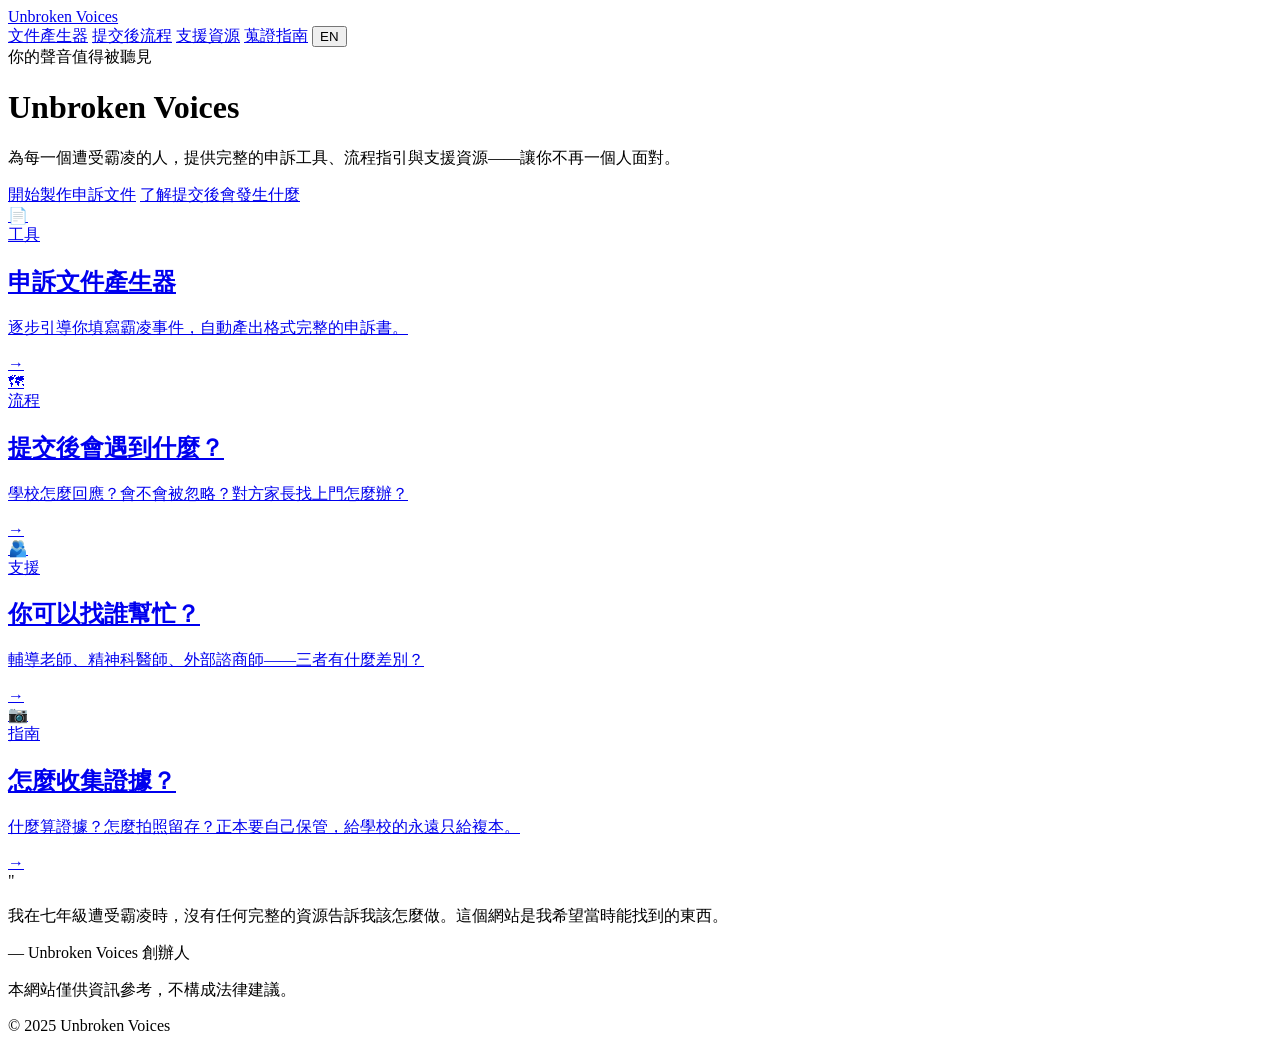
==== index.html @ 94542397 "Add files via upload" ====
<!DOCTYPE html>
<html lang="zh-TW">
<head><meta charset="UTF-8"><meta name="viewport" content="width=device-width,initial-scale=1">
<title>Unbroken Voices — 霸凌申訴指南</title><link rel="preconnect" href="https://fonts.googleapis.com"><link rel="preconnect" href="https://fonts.gstatic.com" crossorigin><link href="https://fonts.googleapis.com/css2?family=Fraunces:ital,opsz,wght@0,9..144,300;0,9..144,600;1,9..144,300&family=DM+Sans:wght@400;500&family=Noto+Serif+TC:wght@300;600&display=swap" rel="stylesheet">
<link rel="stylesheet" href="css/style.css"></head>
<body>
<nav class="nav">
  <a href="index.html" class="nav-logo">Unbroken Voices</a>
  <div class="nav-links">
    <a href="pages/document.html" data-zh="文件產生器" data-en="Document Builder">文件產生器</a>
    <a href="pages/process.html" data-zh="提交後流程" data-en="After Submission">提交後流程</a>
    <a href="pages/support.html" data-zh="支援資源" data-en="Support Resources">支援資源</a>
    <a href="pages/evidence.html" data-zh="蒐證指南" data-en="Evidence Guide">蒐證指南</a>
    <button class="lang-toggle" id="langToggle">EN</button>
  </div>
</nav>
<header class="hero">
  <div class="hero-eyebrow" data-zh="你的聲音值得被聽見" data-en="Your voice deserves to be heard">你的聲音值得被聽見</div>
  <h1 class="hero-title">
    <span class="hero-title-main">Unbroken</span>
    <span class="hero-title-sub">Voices</span>
  </h1>
  <p class="hero-desc" data-zh="為每一個遭受霸凌的人，提供完整的申訴工具、流程指引與支援資源——讓你不再一個人面對。" data-en="A complete toolkit for bullying victims — document builder, process guide, and support resources, so you never face this alone.">為每一個遭受霸凌的人，提供完整的申訴工具、流程指引與支援資源——讓你不再一個人面對。</p>
  <div class="hero-cta-group">
    <a href="pages/document.html" class="btn-primary" data-zh="開始製作申訴文件" data-en="Build Your Document">開始製作申訴文件</a>
    <a href="pages/process.html" class="btn-ghost" data-zh="了解提交後會發生什麼" data-en="What happens next?">了解提交後會發生什麼</a>
  </div>
</header>
<main class="modules">
  <a href="pages/document.html" class="module-card" id="mod-doc">
    <div class="module-icon">📄</div><div class="module-tag" data-zh="工具" data-en="Tool">工具</div>
    <h2 data-zh="申訴文件產生器" data-en="Document Builder">申訴文件產生器</h2>
    <p data-zh="逐步引導你填寫霸凌事件，自動產出格式完整的申訴書。支援學生自填或家長代填。" data-en="Step-by-step guidance to generate a properly formatted complaint. For students and parents.">逐步引導你填寫霸凌事件，自動產出格式完整的申訴書。</p>
    <span class="module-arrow">→</span>
  </a>
  <a href="pages/process.html" class="module-card" id="mod-proc">
    <div class="module-icon">🗺</div><div class="module-tag" data-zh="流程" data-en="Process">流程</div>
    <h2 data-zh="提交後會遇到什麼？" data-en="What Happens After You Submit?">提交後會遇到什麼？</h2>
    <p data-zh="學校怎麼回應？會不會被忽略？對方家長找上門怎麼辦？一步一步告訴你。" data-en="Will the school respond? What if they ignore it? Every step explained.">學校怎麼回應？會不會被忽略？對方家長找上門怎麼辦？</p>
    <span class="module-arrow">→</span>
  </a>
  <a href="pages/support.html" class="module-card" id="mod-sup">
    <div class="module-icon">🫂</div><div class="module-tag" data-zh="支援" data-en="Support">支援</div>
    <h2 data-zh="你可以找誰幫忙？" data-en="Who Can You Turn To?">你可以找誰幫忙？</h2>
    <p data-zh="輔導老師、精神科醫師、外部諮商師——三者有什麼差別？費用怎麼算？" data-en="School counselor, psychiatrist, therapist — what's the difference? Costs explained.">輔導老師、精神科醫師、外部諮商師——三者有什麼差別？</p>
    <span class="module-arrow">→</span>
  </a>
  <a href="pages/evidence.html" class="module-card" id="mod-ev">
    <div class="module-icon">📷</div><div class="module-tag" data-zh="指南" data-en="Guide">指南</div>
    <h2 data-zh="怎麼收集證據？" data-en="How to Collect Evidence">怎麼收集證據？</h2>
    <p data-zh="什麼算證據？怎麼拍照留存？正本要自己保管，給學校的永遠只給複本。" data-en="What counts? How to preserve it? Always keep originals — only give copies.">什麼算證據？怎麼拍照留存？正本要自己保管，給學校的永遠只給複本。</p>
    <span class="module-arrow">→</span>
  </a>
</main>
<section class="note-section">
  <div class="note-inner">
    <div class="note-quote">"</div>
    <p class="note-text" data-zh="我在七年級遭受霸凌時，沒有任何完整的資源告訴我該怎麼做。這個網站是我希望當時能找到的東西。" data-en="When I was bullied in 7th grade, there were no complete resources to guide me. This is the website I wish I had found back then.">我在七年級遭受霸凌時，沒有任何完整的資源告訴我該怎麼做。這個網站是我希望當時能找到的東西。</p>
    <div class="note-attr">— Unbroken Voices 創辦人</div>
  </div>
</section>
<footer class="footer">
  <p data-zh="本網站僅供資訊參考，不構成法律建議。" data-en="For informational purposes only. Not legal advice.">本網站僅供資訊參考，不構成法律建議。</p>
  <p>© 2025 Unbroken Voices</p>
</footer>
<script src="js/lang.js"></script>
</body></html>
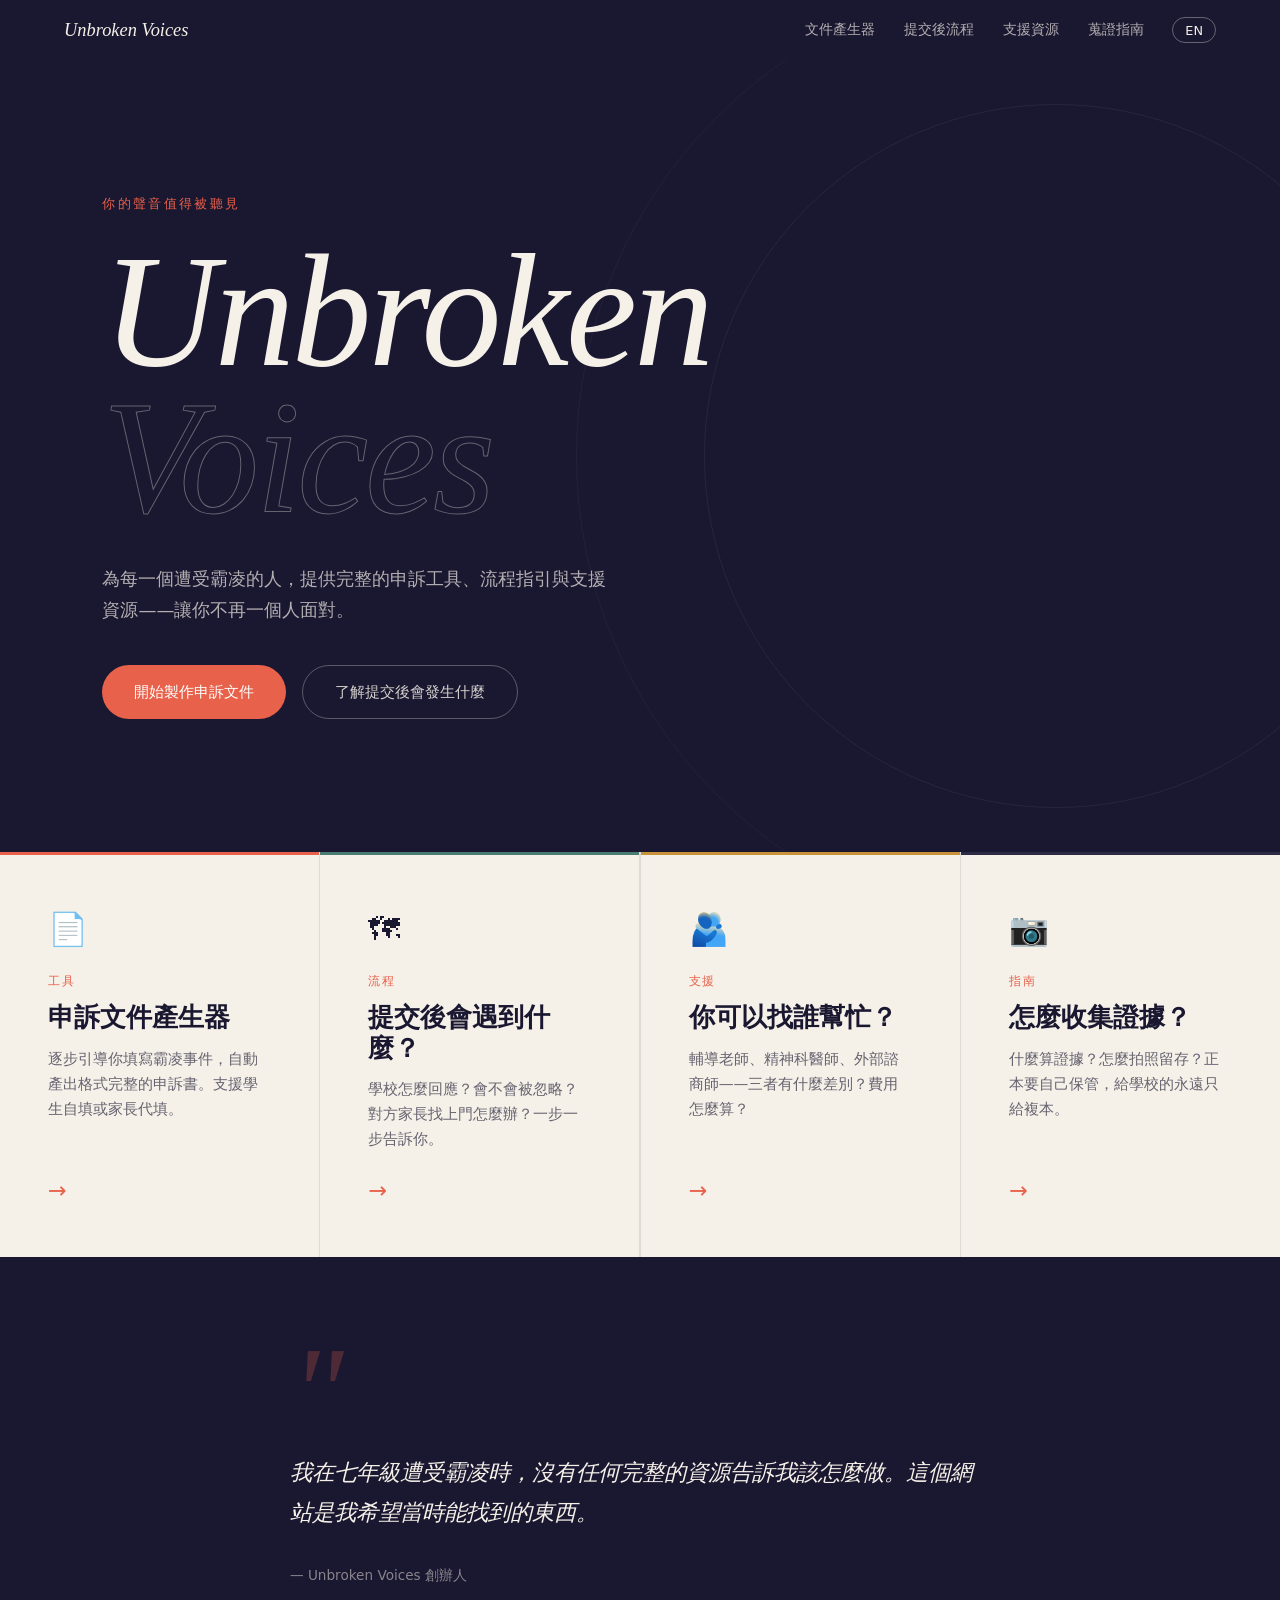
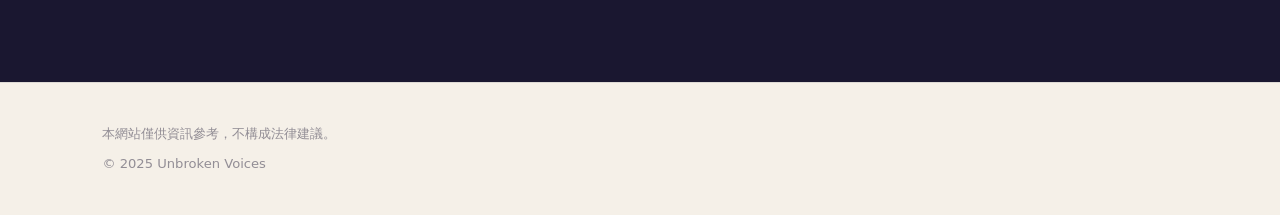
==== commit 644a51f1: "Add files via upload" ====
--- a/index.html
+++ b/index.html
@@ -2,15 +2,15 @@
 <html lang="zh-TW">
 <head><meta charset="UTF-8"><meta name="viewport" content="width=device-width,initial-scale=1">
 <title>Unbroken Voices — 霸凌申訴指南</title><link rel="preconnect" href="https://fonts.googleapis.com"><link rel="preconnect" href="https://fonts.gstatic.com" crossorigin><link href="https://fonts.googleapis.com/css2?family=Fraunces:ital,opsz,wght@0,9..144,300;0,9..144,600;1,9..144,300&family=DM+Sans:wght@400;500&family=Noto+Serif+TC:wght@300;600&display=swap" rel="stylesheet">
-<link rel="stylesheet" href="css/style.css"></head>
+<link rel="stylesheet" href="style.css"></head>
 <body>
 <nav class="nav">
   <a href="index.html" class="nav-logo">Unbroken Voices</a>
   <div class="nav-links">
-    <a href="pages/document.html" data-zh="文件產生器" data-en="Document Builder">文件產生器</a>
-    <a href="pages/process.html" data-zh="提交後流程" data-en="After Submission">提交後流程</a>
-    <a href="pages/support.html" data-zh="支援資源" data-en="Support Resources">支援資源</a>
-    <a href="pages/evidence.html" data-zh="蒐證指南" data-en="Evidence Guide">蒐證指南</a>
+    <a href="document.html" data-zh="文件產生器" data-en="Document Builder">文件產生器</a>
+    <a href="process.html" data-zh="提交後流程" data-en="After Submission">提交後流程</a>
+    <a href="support.html" data-zh="支援資源" data-en="Support Resources">支援資源</a>
+    <a href="evidence.html" data-zh="蒐證指南" data-en="Evidence Guide">蒐證指南</a>
     <button class="lang-toggle" id="langToggle">EN</button>
   </div>
 </nav>
@@ -22,30 +22,30 @@
   </h1>
   <p class="hero-desc" data-zh="為每一個遭受霸凌的人，提供完整的申訴工具、流程指引與支援資源——讓你不再一個人面對。" data-en="A complete toolkit for bullying victims — document builder, process guide, and support resources, so you never face this alone.">為每一個遭受霸凌的人，提供完整的申訴工具、流程指引與支援資源——讓你不再一個人面對。</p>
   <div class="hero-cta-group">
-    <a href="pages/document.html" class="btn-primary" data-zh="開始製作申訴文件" data-en="Build Your Document">開始製作申訴文件</a>
-    <a href="pages/process.html" class="btn-ghost" data-zh="了解提交後會發生什麼" data-en="What happens next?">了解提交後會發生什麼</a>
+    <a href="document.html" class="btn-primary" data-zh="開始製作申訴文件" data-en="Build Your Document">開始製作申訴文件</a>
+    <a href="process.html" class="btn-ghost" data-zh="了解提交後會發生什麼" data-en="What happens next?">了解提交後會發生什麼</a>
   </div>
 </header>
 <main class="modules">
-  <a href="pages/document.html" class="module-card" id="mod-doc">
+  <a href="document.html" class="module-card" id="mod-doc">
     <div class="module-icon">📄</div><div class="module-tag" data-zh="工具" data-en="Tool">工具</div>
     <h2 data-zh="申訴文件產生器" data-en="Document Builder">申訴文件產生器</h2>
     <p data-zh="逐步引導你填寫霸凌事件，自動產出格式完整的申訴書。支援學生自填或家長代填。" data-en="Step-by-step guidance to generate a properly formatted complaint. For students and parents.">逐步引導你填寫霸凌事件，自動產出格式完整的申訴書。</p>
     <span class="module-arrow">→</span>
   </a>
-  <a href="pages/process.html" class="module-card" id="mod-proc">
+  <a href="process.html" class="module-card" id="mod-proc">
     <div class="module-icon">🗺</div><div class="module-tag" data-zh="流程" data-en="Process">流程</div>
     <h2 data-zh="提交後會遇到什麼？" data-en="What Happens After You Submit?">提交後會遇到什麼？</h2>
     <p data-zh="學校怎麼回應？會不會被忽略？對方家長找上門怎麼辦？一步一步告訴你。" data-en="Will the school respond? What if they ignore it? Every step explained.">學校怎麼回應？會不會被忽略？對方家長找上門怎麼辦？</p>
     <span class="module-arrow">→</span>
   </a>
-  <a href="pages/support.html" class="module-card" id="mod-sup">
+  <a href="support.html" class="module-card" id="mod-sup">
     <div class="module-icon">🫂</div><div class="module-tag" data-zh="支援" data-en="Support">支援</div>
     <h2 data-zh="你可以找誰幫忙？" data-en="Who Can You Turn To?">你可以找誰幫忙？</h2>
     <p data-zh="輔導老師、精神科醫師、外部諮商師——三者有什麼差別？費用怎麼算？" data-en="School counselor, psychiatrist, therapist — what's the difference? Costs explained.">輔導老師、精神科醫師、外部諮商師——三者有什麼差別？</p>
     <span class="module-arrow">→</span>
   </a>
-  <a href="pages/evidence.html" class="module-card" id="mod-ev">
+  <a href="evidence.html" class="module-card" id="mod-ev">
     <div class="module-icon">📷</div><div class="module-tag" data-zh="指南" data-en="Guide">指南</div>
     <h2 data-zh="怎麼收集證據？" data-en="How to Collect Evidence">怎麼收集證據？</h2>
     <p data-zh="什麼算證據？怎麼拍照留存？正本要自己保管，給學校的永遠只給複本。" data-en="What counts? How to preserve it? Always keep originals — only give copies.">什麼算證據？怎麼拍照留存？正本要自己保管，給學校的永遠只給複本。</p>
@@ -63,5 +63,5 @@
   <p data-zh="本網站僅供資訊參考，不構成法律建議。" data-en="For informational purposes only. Not legal advice.">本網站僅供資訊參考，不構成法律建議。</p>
   <p>© 2025 Unbroken Voices</p>
 </footer>
-<script src="js/lang.js"></script>
+<script src="lang.js"></script>
 </body></html>
--- a/style.css
+++ b/style.css
@@ -0,0 +1,105 @@
+:root{--night:#1a1730;--ink:#2d2a45;--parchment:#f5f0e8;--warm:#ede7d9;--coral:#e8614a;--coral-light:#fde8e4;--sage:#4a7c72;--gold:#c9933a;--white:#ffffff;--ff-display:'Fraunces','Noto Serif TC',Georgia,serif;--ff-body:'DM Sans','Noto Sans TC',system-ui,sans-serif;--radius:12px;--radius-lg:20px;--transition:0.22s ease;}
+*,*::before,*::after{box-sizing:border-box;margin:0;padding:0;}
+html{scroll-behavior:smooth;}
+body{font-family:var(--ff-body);background:var(--parchment);color:var(--night);line-height:1.65;-webkit-font-smoothing:antialiased;}
+.nav{position:sticky;top:0;z-index:100;display:flex;align-items:center;justify-content:space-between;padding:0 clamp(1.5rem,5vw,4rem);height:60px;background:var(--night);}
+.nav-logo{font-family:var(--ff-display);font-style:italic;font-size:1.15rem;color:var(--parchment);text-decoration:none;}
+.nav-links{display:flex;align-items:center;gap:1.8rem;}
+.nav-links a{color:rgba(245,240,232,0.7);text-decoration:none;font-size:0.875rem;font-weight:500;transition:color var(--transition);}
+.nav-links a:hover{color:var(--parchment);}
+.lang-toggle{background:transparent;border:1px solid rgba(245,240,232,0.35);color:var(--parchment);font-family:var(--ff-body);font-size:0.8rem;padding:0.3rem 0.75rem;border-radius:100px;cursor:pointer;}
+.hero{min-height:88vh;display:flex;flex-direction:column;justify-content:center;padding:clamp(4rem,10vw,8rem) clamp(1.5rem,8vw,8rem);background:var(--night);position:relative;overflow:hidden;}
+.hero::after{content:'';position:absolute;right:-10vw;top:50%;transform:translateY(-50%);width:55vw;height:55vw;border-radius:50%;border:1px solid rgba(245,240,232,0.06);pointer-events:none;}
+.hero::before{content:'';position:absolute;right:-20vw;top:50%;transform:translateY(-50%);width:75vw;height:75vw;border-radius:50%;border:1px solid rgba(245,240,232,0.04);pointer-events:none;}
+.hero-eyebrow{font-size:0.8rem;font-weight:500;letter-spacing:0.18em;text-transform:uppercase;color:var(--coral);margin-bottom:1.5rem;}
+.hero-title{display:flex;flex-direction:column;font-family:var(--ff-display);font-weight:300;line-height:0.92;margin-bottom:2rem;position:relative;z-index:1;}
+.hero-title-main{font-size:clamp(5rem,14vw,10rem);font-style:italic;color:var(--parchment);letter-spacing:-0.02em;}
+.hero-title-sub{font-size:clamp(5rem,14vw,10rem);font-style:italic;color:transparent;-webkit-text-stroke:1px rgba(245,240,232,0.35);letter-spacing:-0.02em;}
+.hero-desc{max-width:520px;color:rgba(245,240,232,0.7);font-size:clamp(1rem,1.5vw,1.125rem);line-height:1.7;margin-bottom:2.5rem;position:relative;z-index:1;}
+.hero-cta-group{display:flex;gap:1rem;flex-wrap:wrap;position:relative;z-index:1;}
+.btn-primary{display:inline-flex;align-items:center;padding:0.85rem 2rem;background:var(--coral);color:var(--white);border-radius:100px;text-decoration:none;font-weight:500;font-size:0.95rem;transition:background var(--transition),transform var(--transition);}
+.btn-primary:hover{background:#d44e38;transform:translateY(-2px);}
+.btn-ghost{display:inline-flex;align-items:center;padding:0.85rem 2rem;border:1px solid rgba(245,240,232,0.3);color:rgba(245,240,232,0.85);border-radius:100px;text-decoration:none;font-weight:500;font-size:0.95rem;transition:border-color var(--transition),color var(--transition),transform var(--transition);}
+.btn-ghost:hover{border-color:var(--parchment);color:var(--parchment);transform:translateY(-2px);}
+.modules{display:grid;grid-template-columns:repeat(auto-fit,minmax(280px,1fr));gap:1.5px;background:rgba(26,23,48,0.1);}
+.module-card{background:var(--parchment);padding:clamp(2rem,4vw,3rem);text-decoration:none;color:inherit;display:flex;flex-direction:column;gap:0.75rem;transition:background var(--transition);}
+.module-card:hover{background:var(--warm);}
+.module-icon{font-size:2rem;margin-bottom:0.25rem;}
+.module-tag{font-size:0.72rem;font-weight:500;letter-spacing:0.14em;text-transform:uppercase;color:var(--coral);}
+.module-card h2{font-family:var(--ff-display);font-size:clamp(1.25rem,2.5vw,1.6rem);font-weight:600;line-height:1.2;color:var(--night);}
+.module-card p{font-size:0.925rem;color:rgba(26,23,48,0.65);line-height:1.7;flex:1;}
+.module-arrow{font-size:1.4rem;color:var(--coral);margin-top:0.5rem;transition:transform var(--transition);}
+.module-card:hover .module-arrow{transform:translateX(5px);}
+#mod-doc{border-top:3px solid var(--coral);}
+#mod-proc{border-top:3px solid var(--sage);}
+#mod-sup{border-top:3px solid var(--gold);}
+#mod-ev{border-top:3px solid var(--ink);}
+.note-section{background:var(--night);padding:clamp(3rem,8vw,6rem) clamp(1.5rem,8vw,10rem);}
+.note-inner{max-width:700px;margin:0 auto;}
+.note-quote{font-family:var(--ff-display);font-size:8rem;color:var(--coral);opacity:0.25;line-height:0.6;margin-bottom:1.5rem;font-style:italic;}
+.note-text{font-family:var(--ff-display);font-style:italic;font-size:clamp(1.1rem,2.2vw,1.4rem);color:var(--parchment);line-height:1.75;font-weight:300;}
+.note-attr{margin-top:2rem;font-size:0.85rem;color:rgba(245,240,232,0.5);}
+.footer{background:var(--parchment);border-top:1px solid rgba(26,23,48,0.1);padding:2.5rem clamp(1.5rem,8vw,8rem);display:flex;flex-direction:column;gap:0.5rem;}
+.footer p{font-size:0.82rem;color:rgba(26,23,48,0.45);}
+.page-header{background:var(--night);padding:clamp(3rem,7vw,5rem) clamp(1.5rem,8vw,8rem) clamp(2rem,5vw,3rem);}
+.page-header .back-link{display:inline-flex;align-items:center;gap:0.4rem;color:rgba(245,240,232,0.5);text-decoration:none;font-size:0.85rem;margin-bottom:1.5rem;transition:color var(--transition);}
+.page-header .back-link:hover{color:var(--parchment);}
+.page-header h1{font-family:var(--ff-display);font-style:italic;font-size:clamp(2.2rem,6vw,4rem);font-weight:300;color:var(--parchment);line-height:1.1;}
+.page-header .page-sub{font-size:clamp(0.95rem,1.5vw,1.1rem);color:rgba(245,240,232,0.6);max-width:560px;margin-top:1rem;line-height:1.65;}
+.page-content{padding:clamp(2rem,6vw,4rem) clamp(1.5rem,8vw,8rem);max-width:900px;}
+.info-card{background:var(--white);border-radius:var(--radius-lg);padding:2rem 2.5rem;margin-bottom:1.5rem;border-left:4px solid var(--coral);}
+.info-card.sage{border-color:var(--sage);}
+.info-card.gold{border-color:var(--gold);}
+.info-card h3{font-family:var(--ff-display);font-size:1.25rem;font-weight:600;color:var(--night);margin-bottom:0.75rem;}
+.info-card p,.info-card li{font-size:0.94rem;color:rgba(26,23,48,0.75);line-height:1.75;}
+.info-card ul,.info-card ol{padding-left:1.4rem;margin-top:0.5rem;display:flex;flex-direction:column;gap:0.4rem;}
+.step-flow{display:flex;flex-direction:column;}
+.step-item{display:grid;grid-template-columns:56px 1fr;gap:1.5rem;padding-bottom:2.5rem;position:relative;}
+.step-item:not(:last-child)::before{content:'';position:absolute;left:27px;top:56px;bottom:0;width:2px;background:rgba(26,23,48,0.12);}
+.step-num{width:56px;height:56px;border-radius:50%;background:var(--night);color:var(--parchment);display:flex;align-items:center;justify-content:center;font-family:var(--ff-display);font-style:italic;font-size:1.3rem;font-weight:600;flex-shrink:0;}
+.step-item.warn .step-num{background:var(--coral);}
+.step-item.ok .step-num{background:var(--sage);}
+.step-body h3{font-family:var(--ff-display);font-size:1.2rem;font-weight:600;color:var(--night);margin-bottom:0.5rem;padding-top:0.7rem;}
+.step-body p,.step-body li{font-size:0.9rem;color:rgba(26,23,48,0.7);line-height:1.75;}
+.step-body ul{padding-left:1.2rem;margin-top:0.4rem;}
+.compare-wrap{overflow-x:auto;border-radius:var(--radius-lg);margin-bottom:2rem;}
+.compare-table{width:100%;border-collapse:collapse;font-size:0.9rem;background:var(--white);border-radius:var(--radius-lg);overflow:hidden;}
+.compare-table th{background:var(--night);color:var(--parchment);padding:1rem 1.25rem;text-align:left;font-weight:500;font-size:0.82rem;}
+.compare-table td{padding:1rem 1.25rem;border-bottom:1px solid rgba(26,23,48,0.07);color:rgba(26,23,48,0.75);vertical-align:top;line-height:1.6;}
+.compare-table tr:last-child td{border-bottom:none;}
+.compare-table tr:hover td{background:var(--warm);}
+.compare-table td:first-child{font-weight:500;color:var(--night);}
+.doc-form{background:var(--white);border-radius:var(--radius-lg);padding:2.5rem;margin-bottom:2rem;}
+.form-section-label{font-size:0.75rem;font-weight:500;letter-spacing:0.15em;text-transform:uppercase;color:var(--coral);margin-bottom:1.25rem;display:block;}
+.form-group{margin-bottom:1.5rem;}
+.form-group label{display:block;font-size:0.88rem;font-weight:500;color:var(--night);margin-bottom:0.4rem;}
+.form-group input,.form-group textarea,.form-group select{width:100%;padding:0.75rem 1rem;border:1.5px solid rgba(26,23,48,0.15);border-radius:var(--radius);font-family:var(--ff-body);font-size:0.92rem;color:var(--night);background:var(--parchment);transition:border-color var(--transition);outline:none;}
+.form-group input:focus,.form-group textarea:focus,.form-group select:focus{border-color:var(--coral);background:var(--white);}
+.form-group textarea{min-height:110px;resize:vertical;}
+.form-row{display:grid;grid-template-columns:1fr 1fr;gap:1rem;}
+.form-hint{font-size:0.78rem;color:rgba(26,23,48,0.45);margin-top:0.3rem;}
+.form-divider{border:none;border-top:1px solid rgba(26,23,48,0.1);margin:2rem 0;}
+.btn-generate{display:inline-flex;align-items:center;gap:0.5rem;padding:1rem 2.5rem;background:var(--night);color:var(--parchment);border:none;border-radius:100px;font-family:var(--ff-body);font-size:1rem;font-weight:500;cursor:pointer;transition:background var(--transition),transform var(--transition);}
+.btn-generate:hover{background:var(--ink);transform:translateY(-2px);}
+.checklist{display:flex;flex-direction:column;gap:0.75rem;list-style:none;padding:0;}
+.checklist li{display:flex;align-items:flex-start;gap:1rem;padding:1rem 1.25rem;background:var(--white);border-radius:var(--radius);font-size:0.92rem;color:rgba(26,23,48,0.75);line-height:1.6;cursor:pointer;}
+.checklist li::before{content:'○';flex-shrink:0;font-size:1rem;color:var(--coral);margin-top:0.05rem;}
+.checklist li.checked{background:var(--warm);}
+.checklist li.checked::before{content:'●';color:var(--sage);}
+.warn-box{background:var(--coral-light);border-left:4px solid var(--coral);border-radius:var(--radius);padding:1rem 1.25rem;margin:1.25rem 0;font-size:0.88rem;color:#7a1f10;line-height:1.65;}
+.rule-card{background:var(--night);border-radius:var(--radius-lg);padding:2rem 2.5rem;margin-bottom:1.5rem;display:grid;grid-template-columns:3.5rem 1fr;gap:1.5rem;align-items:start;}
+.rule-num{font-family:var(--ff-display);font-style:italic;font-size:2.5rem;color:var(--coral);font-weight:600;line-height:1;}
+.rule-card h3{font-family:var(--ff-display);font-size:1.2rem;font-weight:600;color:var(--parchment);margin-bottom:0.5rem;}
+.rule-card p,.rule-card li{font-size:0.9rem;color:rgba(245,240,232,0.65);line-height:1.75;}
+.rule-card ul{padding-left:1.2rem;margin-top:0.4rem;}
+.support-card{background:var(--white);border-radius:var(--radius-lg);padding:2rem;margin-bottom:1.25rem;display:grid;grid-template-columns:3rem 1fr;gap:1.5rem;}
+.support-card .icon{font-size:2rem;padding-top:0.2rem;}
+.support-card h3{font-family:var(--ff-display);font-size:1.2rem;font-weight:600;color:var(--night);margin-bottom:0.4rem;}
+.support-card .tag{display:inline-block;font-size:0.72rem;font-weight:500;letter-spacing:0.1em;text-transform:uppercase;padding:0.2rem 0.7rem;border-radius:100px;margin-bottom:0.75rem;}
+.tag-free{background:#e8f5e9;color:#2e7d32;}
+.tag-paid{background:#fff3e0;color:#e65100;}
+.tag-clinical{background:#e3f2fd;color:#1565c0;}
+.support-card p,.support-card li{font-size:0.9rem;color:rgba(26,23,48,0.7);line-height:1.75;}
+.support-card ul{padding-left:1.2rem;margin-top:0.4rem;}
+@media(max-width:680px){.nav-links a{display:none;}.hero-title-main,.hero-title-sub{font-size:clamp(3.5rem,18vw,5rem);}.form-row{grid-template-columns:1fr;}}
+@media(prefers-reduced-motion:reduce){*,*::before,*::after{transition:none!important;animation:none!important;}}
